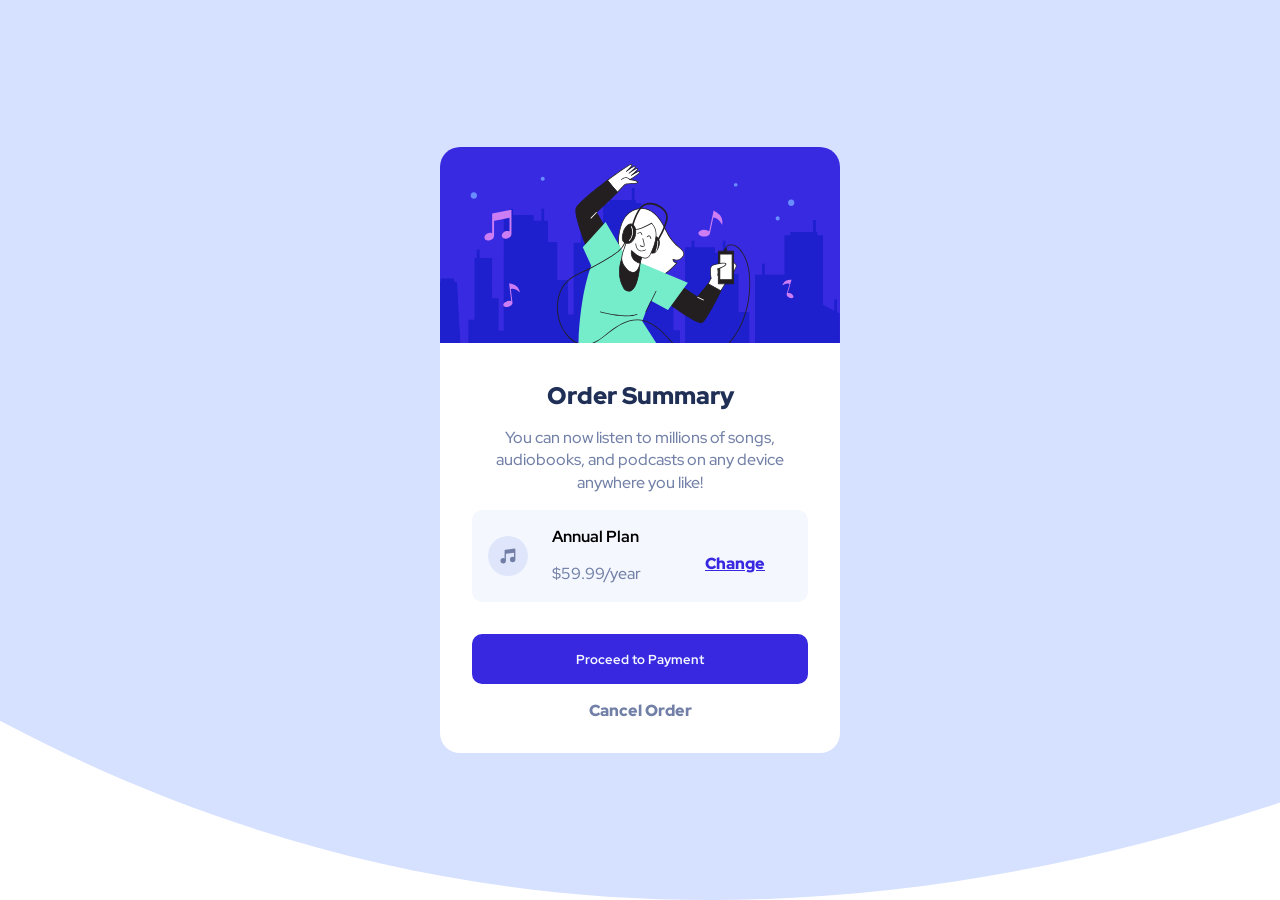
==== Challenge/order-summary-component-main/index.html @ 973e7def "feat: add new file" ====
<!doctype html>
<html lang="en">
  <head>
    <meta charset="UTF-8" />
    <meta name="viewport" content="width=device-width, initial-scale=1.0" />
    <!-- displays site properly based on user's device -->

    <link
      rel="icon"
      type="image/png"
      sizes="32x32"
      href="./images/favicon-32x32.png"
    />

    <title>Frontend Mentor | Order summary card</title>
    <link rel="stylesheet" href="css/style.css" />
  </head>
  <body>
    <section class="container">
      
      <div class="card">
        <img src="images/illustration-hero.svg" alt="img" />
        <div class="item">
        <h2>Order Summary</h2>
        <p>
          You can now listen to millions of songs, audiobooks, and podcasts on
          any device anywhere you like!
        </p>
        <div class="box">
          <img src="images/icon-music.svg" alt="icon" />
          <div class="price">
            <h4>Annual Plan</h4>
            <p>$59.99/year</p>
          </div>
          <a href="#">Change</a>
        </div>
        <button>Proceed to Payment</button>
        <a href="#">Cancel Order</a>
        </div>
      </div>
    </section>
  </body>
</html>
---- Challenge/order-summary-component-main/css/style.css ----
@import url("https://fonts.googleapis.com/css2?family=Red+Hat+Display:ital,wght@0,300..900;1,300..900&display=swap");
:root {
  --Blue-100: hsl(225, 100%, 94%);
  --Blue-700: hsl(245, 75%, 52%);

  --Blue-50: hsl(225, 100%, 98%);
  --Gray-600: hsl(224, 23%, 55%);
  --Blue-950: hsl(223, 47%, 23%);
}
* {
  padding: 0;
  margin: 0;
  box-sizing: border-box;
   font-family: "Red Hat Display", sans-serif;
  font-optical-sizing: auto;
  font-style: normal;
}
p {
  font-size: 16px;
}
.container{
    width: 100%;
    background-image: url("../images/pattern-background-desktop.svg");
    height: 100vh;
    background-size: cover;
    display: flex;
    align-items: center;
    justify-content: center;
    .card{
        max-width: 400px;
        background-color: #fff;
        border-radius: 20px;
        margin: 1rem;
        overflow: hidden;
        @media (min-width: 768px) {
            width: 400px;
        }
        img{
            width: 100%;
        }
        .item{
            display: grid;
            place-items: center;
            padding: 2rem;
        h2{
            color: var(--Blue-950);
            font-weight: 900;
        }
        p{
            margin-top: 1rem;
            text-align: center;
            color: var(--Gray-600);
            line-height: 1.4;
            font-weight: 500;
        }
        .box{
            display: flex;
            align-items: center;
            /* justify-content: center; */
            background-color: var(--Blue-50);
            min-width: 100%;
            padding: 1rem;
            border-radius: 10px;
            margin: 1rem;
            img{
                width: 40px;
                aspect-ratio: 1/1;
            }
            .price{ 
                margin-left: 1.5rem;
                h4{
                    font-weight: 700;
                }
                p{
                    font-weight: 500;
                }
            }
            a{
                margin-left: 4rem;
                text-decoration: underline;
                color: var(--Blue-700);
                &:hover{
                    text-decoration: none;
                }
            }
        }
        button{
            margin-top: 1rem;
            width: 100%;
            padding: 1rem;
            border-radius: 10px;
            border: none;
            background-color: var(--Blue-700);
            color: var(--Blue-50);
            font-weight: 700;
            &:hover{
                background-color: var(--Blue-100);
            }
        }
        a{
            margin-top: 1rem;
            color: var(--Gray-600);
            font-weight: 900;
            text-decoration: none;
            &:hover{
                color: var(--Blue-950);
            font-weight: 900;
            }
        }
    }
}
}
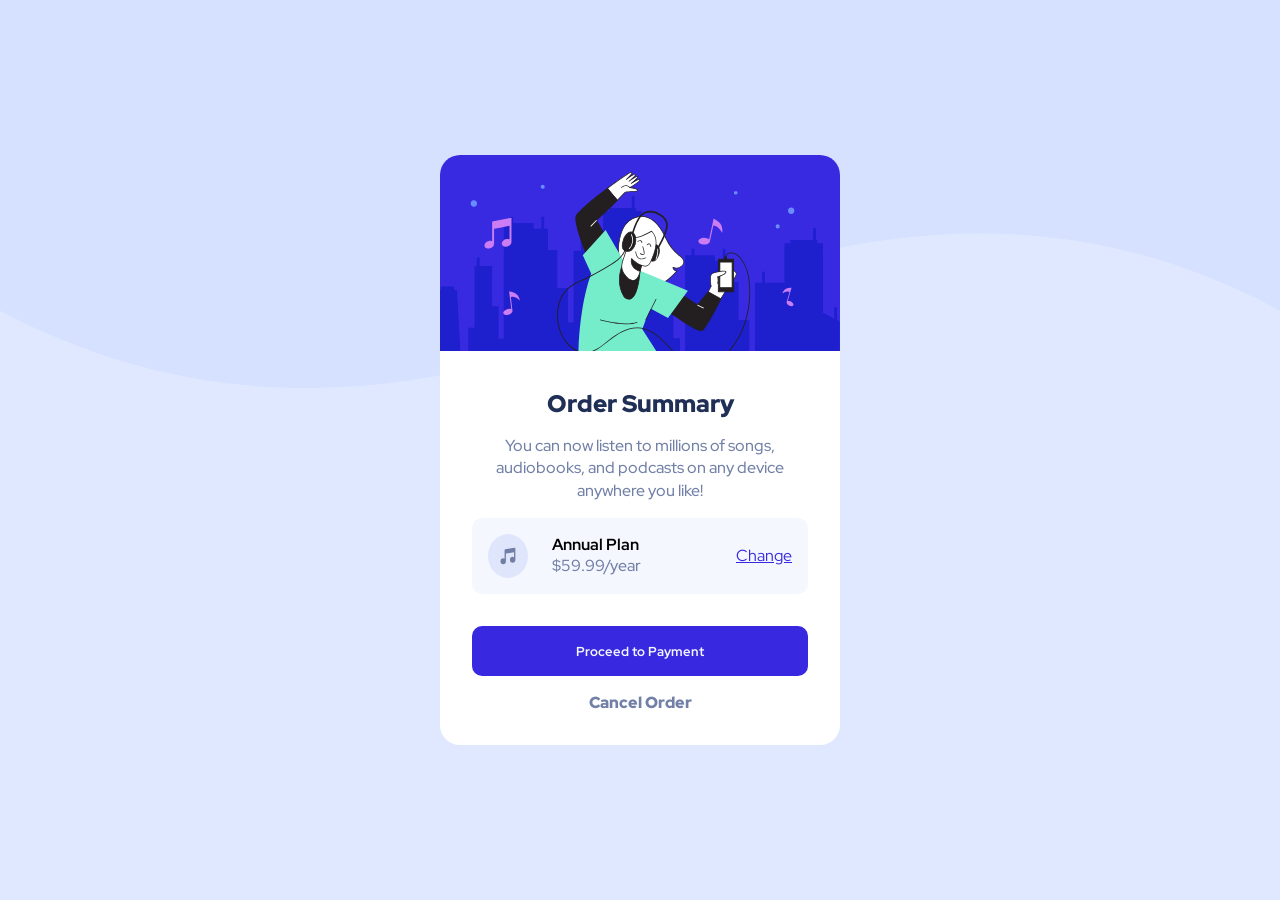
==== commit 23f2240d: "feat: add tailwind" ====
--- a/Challenge/order-summary-component-main/index.html
+++ b/Challenge/order-summary-component-main/index.html
@@ -17,25 +17,27 @@
   </head>
   <body>
     <section class="container">
-      
       <div class="card">
         <img src="images/illustration-hero.svg" alt="img" />
         <div class="item">
-        <h2>Order Summary</h2>
-        <p>
-          You can now listen to millions of songs, audiobooks, and podcasts on
-          any device anywhere you like!
-        </p>
-        <div class="box">
-          <img src="images/icon-music.svg" alt="icon" />
-          <div class="price">
-            <h4>Annual Plan</h4>
-            <p>$59.99/year</p>
+          <h2>Order Summary</h2>
+          <p class="description">
+            You can now listen to millions of songs, audiobooks, and podcasts on
+            any device anywhere you like!
+          </p>
+          <div class="box">
+            <div class="box-price">
+              <img src="images/icon-music.svg" alt="icon" />
+              <div class="price">
+                <h4>Annual Plan</h4>
+                <p>$59.99/year</p>
+              </div>
+            </div>
+            <a href="#">Change</a>
           </div>
-          <a href="#">Change</a>
-        </div>
-        <button>Proceed to Payment</button>
-        <a href="#">Cancel Order</a>
+          <button>Proceed to Payment</button>
+
+          <a href="#" class="cancel">Cancel Order</a>
         </div>
       </div>
     </section>
--- a/Challenge/order-summary-component-main/css/style.css
+++ b/Challenge/order-summary-component-main/css/style.css
@@ -11,102 +11,112 @@
   padding: 0;
   margin: 0;
   box-sizing: border-box;
-   font-family: "Red Hat Display", sans-serif;
+  font-family: "Red Hat Display", sans-serif;
   font-optical-sizing: auto;
   font-style: normal;
 }
 p {
   font-size: 16px;
 }
-.container{
-    width: 100%;
+.container {
+  width: 100%;
+  background-image: url(../images/pattern-background-mobile.svg);
+  height: 100vh;
+  background-size: contain;
+  background-repeat: no-repeat;
+  display: flex;
+  align-items: center;
+  justify-content: center;
+  background-color: var(--Blue-100);
+  @media (min-width: 768px) {
     background-image: url("../images/pattern-background-desktop.svg");
-    height: 100vh;
-    background-size: cover;
-    display: flex;
-    align-items: center;
-    justify-content: center;
-    .card{
-        max-width: 400px;
-        background-color: #fff;
-        border-radius: 20px;
+  }
+  .card {
+    max-width: 400px;
+    background-color: #fff;
+    border-radius: 20px;
+    margin: 1rem;
+    overflow: hidden;
+    @media (min-width: 768px) {
+      width: 400px;
+    }
+    img {
+      width: 100%;
+    }
+    .item {
+      display: grid;
+      place-items: center;
+      padding: 2rem;
+      h2 {
+        color: var(--Blue-950);
+        font-weight: 900;
+      }
+      .description {
+        margin-top: 1rem;
+        text-align: center;
+      }
+      p {
+        color: var(--Gray-600);
+        line-height: 1.4;
+        font-weight: 500;
+      }
+      .box {
+        display: flex;
+        align-items: center;
+        justify-content: space-between;
+        background-color: var(--Blue-50);
+        min-width: 100%;
+        padding: 1rem;
+        border-radius: 10px;
         margin: 1rem;
-        overflow: hidden;
-        @media (min-width: 768px) {
-            width: 400px;
+        .box-price {
+          display: flex;
+          img {
+            width: 40px;
+            aspect-ratio: 1/1;
+          }
+          .price {
+            margin-left: 1.5rem;
+            h4 {
+              font-weight: 700;
+            }
+            p {
+              font-weight: 500;
+            }
+          }
         }
-        img{
-            width: 100%;
+        a {
+          /* margin-left: 4rem; */
+          text-decoration: underline;
+          color: var(--Blue-700);
+          &:hover {
+            text-decoration: none;
+          }
         }
-        .item{
-            display: grid;
-            place-items: center;
-            padding: 2rem;
-        h2{
-            color: var(--Blue-950);
-            font-weight: 900;
+      }
+      button {
+        margin-top: 1rem;
+        width: 100%;
+        padding: 1rem;
+        border-radius: 10px;
+        border: none;
+        background-color: var(--Blue-700);
+        color: var(--Blue-50);
+        font-weight: 700;
+        &:hover {
+          opacity: 0.8;
         }
-        p{
-            margin-top: 1rem;
-            text-align: center;
-            color: var(--Gray-600);
-            line-height: 1.4;
-            font-weight: 500;
+      }
+      .cancel {
+        margin-top: 1rem;
+        color: var(--Gray-600);
+        font-weight: 900;
+        text-decoration: none;
+        &:hover {
+          color: var(--Blue-950);
+          font-weight: 900;
         }
-        .box{
-            display: flex;
-            align-items: center;
-            /* justify-content: center; */
-            background-color: var(--Blue-50);
-            min-width: 100%;
-            padding: 1rem;
-            border-radius: 10px;
-            margin: 1rem;
-            img{
-                width: 40px;
-                aspect-ratio: 1/1;
-            }
-            .price{ 
-                margin-left: 1.5rem;
-                h4{
-                    font-weight: 700;
-                }
-                p{
-                    font-weight: 500;
-                }
-            }
-            a{
-                margin-left: 4rem;
-                text-decoration: underline;
-                color: var(--Blue-700);
-                &:hover{
-                    text-decoration: none;
-                }
-            }
-        }
-        button{
-            margin-top: 1rem;
-            width: 100%;
-            padding: 1rem;
-            border-radius: 10px;
-            border: none;
-            background-color: var(--Blue-700);
-            color: var(--Blue-50);
-            font-weight: 700;
-            &:hover{
-                background-color: var(--Blue-100);
-            }
-        }
-        a{
-            margin-top: 1rem;
-            color: var(--Gray-600);
-            font-weight: 900;
-            text-decoration: none;
-            &:hover{
-                color: var(--Blue-950);
-            font-weight: 900;
-            }
-        }
+      }
     }
+  }
 }
-}
